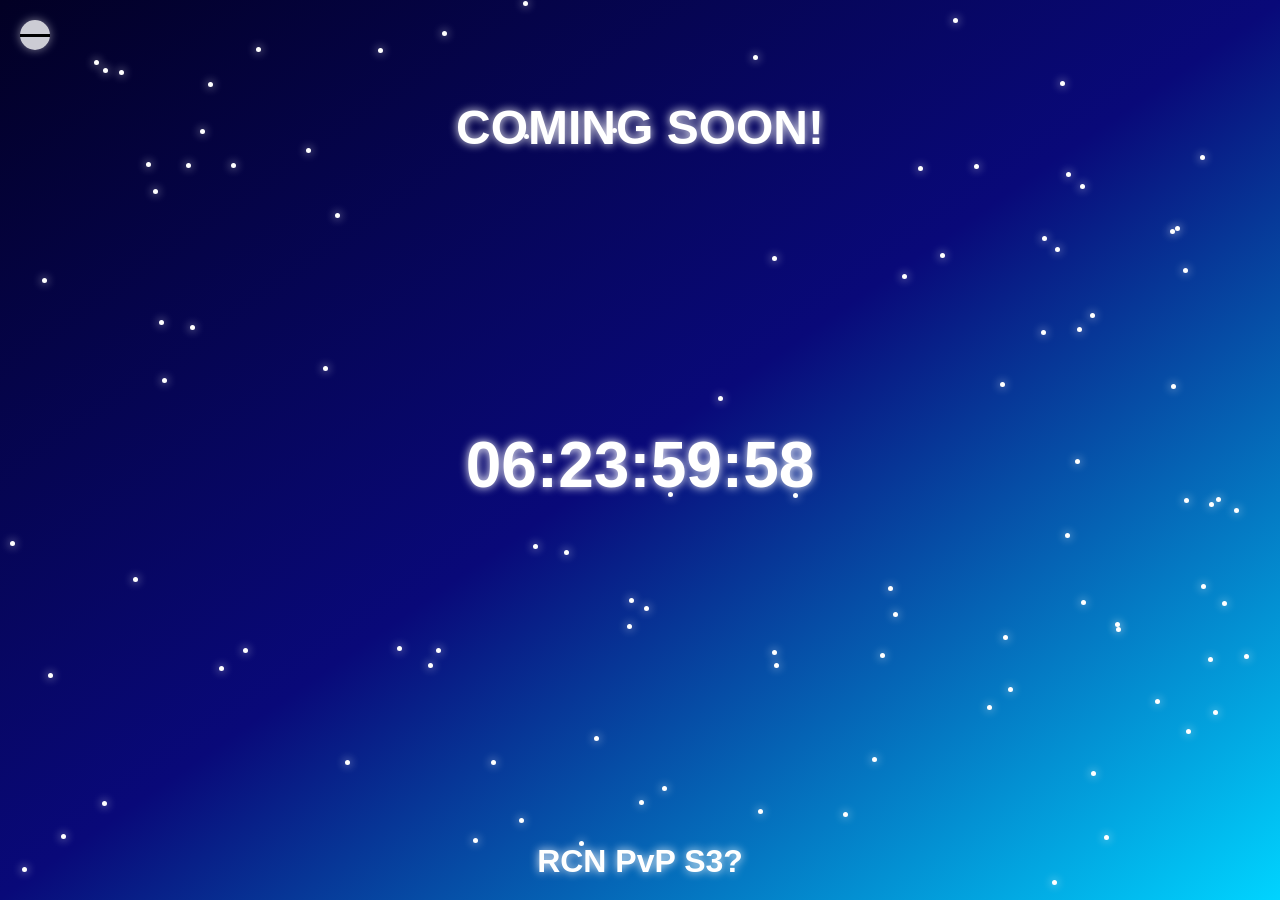
==== index.html @ f4bfc086 "Add files via upload" ====
<!DOCTYPE html>
<html lang="en">
<head>
    <meta charset="UTF-8">
    <meta name="viewport" content="width=device-width, initial-scale=1.0">
    <title>Space Background with Countdown</title>
    <link rel="stylesheet" href="styles.css">
</head>
<body>
    <div class="space" id="background"></div>
    <div class="title">COMING SOON!</div>
    <div class="timer" id="timer"></div>
    <div class="bottom-title">RCN PvP S3?</div>
    <div class="settings" onclick="toggleMenu()">
        <div></div>
        <div></div>
        <div></div>
    </div>
    <div class="menu" id="menu">
        <div onclick="setTheme('blue')">Blue</div>
        <div onclick="setTheme('red')">Red</div>
        <div onclick="setTheme('green')">Green</div>
        <div onclick="setTheme('space')">Space Background</div>
    </div>
    <script src="script.js"></script>
</body>
</html>
---- styles.css ----
body {
    margin: 0;
    height: 100vh;
    display: flex;
    justify-content: center;
    align-items: center;
    background: black;
    overflow: hidden;
    flex-direction: column;
    color: white;
    font-family: 'Segoe UI', Tahoma, Geneva, Verdana, sans-serif;
}

.space {
    position: absolute;
    width: 100%;
    height: 100%;
    background: linear-gradient(145deg, #020024, #090979, #00d4ff);
    overflow: hidden;
}

.dot, .comet {
    position: absolute;
    border-radius: 50%;
    background: white;
    box-shadow: 0 0 10px white;
}

.dot {
    width: 5px;
    height: 5px;
    animation: float 10s infinite;
}

.comet {
    width: 10px;
    height: 10px;
    animation: fly 12s infinite linear;
}

@keyframes float {
    0% { transform: translateY(0); }
    100% { transform: translateY(-100vh); }
}

@keyframes fly {
    0% { transform: translate(0, 0); }
    100% { transform: translate(100vw, 100vh); }
}

.title {
    position: absolute;
    top: 100px;
    font-size: 3em;
    font-weight: bold;
    text-shadow: 0 0 10px #fff;
}

.timer {
    position: absolute;
    top: 50%;
    transform: translateY(-30%);
    font-size: 4em;
    font-weight: bold;
    text-shadow: 0 0 10px #fff;
}

.bottom-title {
    position: absolute;
    bottom: 20px;
    font-size: 2em;
    font-weight: bold;
    text-shadow: 0 0 10px #fff;
}

.settings {
    position: absolute;
    top: 20px;
    left: 20px;
    width: 30px;
    height: 30px;
    background: rgba(255, 255, 255, 0.8);
    border-radius: 50%;
    cursor: pointer;
    display: flex;
    justify-content: center;
    align-items: center;
    box-shadow: 0 0 10px rgba(255, 255, 255, 0.5);
}

.settings div {
    width: 20px;
    height: 3px;
    background: black;
    margin: 2px 0;
}

.menu {
    display: none;
    position: absolute;
    top: 60px;
    left: 20px;
    background: white;
    color: black;
    border: 1px solid #ccc;
    border-radius: 5px;
    overflow: hidden;
    box-shadow: 0 0 10px rgba(0, 0, 0, 0.2);
}

.menu div {
    padding: 10px;
    cursor: pointer;
    transition: background 0.3s;
}

.menu div:hover {
    background: #eee;
}
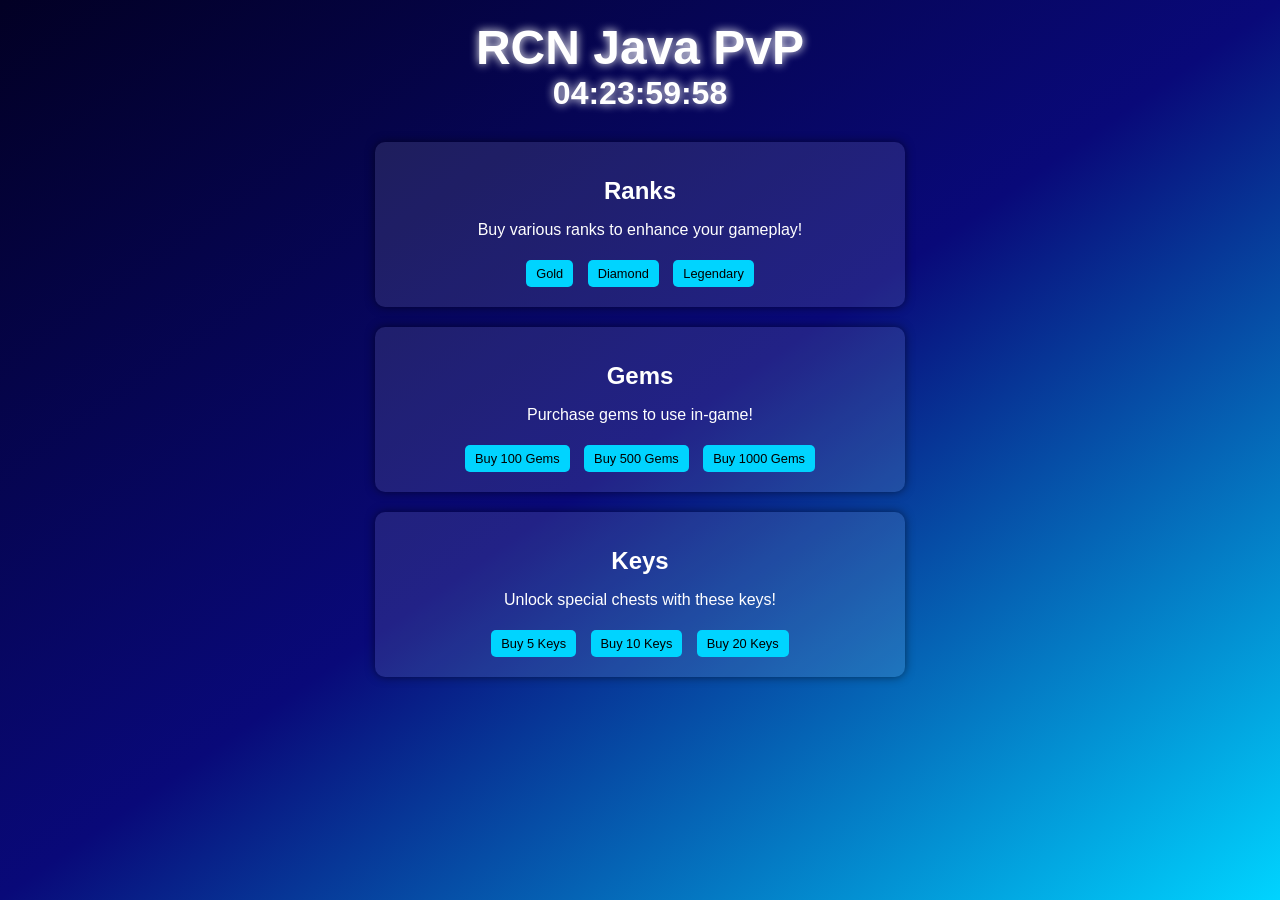
==== commit c2dbf632: "Add files via upload" ====
--- a/index.html
+++ b/index.html
@@ -3,25 +3,38 @@
 <head>
     <meta charset="UTF-8">
     <meta name="viewport" content="width=device-width, initial-scale=1.0">
-    <title>Space Background with Countdown</title>
+    <title>RCN Java PvP</title>
     <link rel="stylesheet" href="styles.css">
 </head>
 <body>
     <div class="space" id="background"></div>
-    <div class="title">COMING SOON!</div>
+    <div class="title">RCN Java PvP</div>
     <div class="timer" id="timer"></div>
-    <div class="bottom-title">RCN PvP S3?</div>
-    <div class="settings" onclick="toggleMenu()">
-        <div></div>
-        <div></div>
-        <div></div>
+
+    <div id="ranks" class="section">
+        <h2>Ranks</h2>
+        <p>Buy various ranks to enhance your gameplay!</p>
+        <button class="buy-button">Gold</button>
+        <button class="buy-button">Diamond</button>
+        <button class="buy-button">Legendary</button>
     </div>
-    <div class="menu" id="menu">
-        <div onclick="setTheme('blue')">Blue</div>
-        <div onclick="setTheme('red')">Red</div>
-        <div onclick="setTheme('green')">Green</div>
-        <div onclick="setTheme('space')">Space Background</div>
+
+    <div id="gems" class="section">
+        <h2>Gems</h2>
+        <p>Purchase gems to use in-game!</p>
+        <button class="buy-button">Buy 100 Gems</button>
+        <button class="buy-button">Buy 500 Gems</button>
+        <button class="buy-button">Buy 1000 Gems</button>
     </div>
+
+    <div id="keys" class="section">
+        <h2>Keys</h2>
+        <p>Unlock special chests with these keys!</p>
+        <button class="buy-button">Buy 5 Keys</button>
+        <button class="buy-button">Buy 10 Keys</button>
+        <button class="buy-button">Buy 20 Keys</button>
+    </div>
+
     <script src="script.js"></script>
 </body>
 </html>
--- a/styles.css
+++ b/styles.css
@@ -2,13 +2,12 @@
     margin: 0;
     height: 100vh;
     display: flex;
-    justify-content: center;
+    flex-direction: column;
     align-items: center;
     background: black;
-    overflow: hidden;
-    flex-direction: column;
     color: white;
     font-family: 'Segoe UI', Tahoma, Geneva, Verdana, sans-serif;
+    overflow-y: auto; /* Allow vertical scrolling */
 }
 
 .space {
@@ -16,104 +15,50 @@
     width: 100%;
     height: 100%;
     background: linear-gradient(145deg, #020024, #090979, #00d4ff);
-    overflow: hidden;
-}
-
-.dot, .comet {
-    position: absolute;
-    border-radius: 50%;
-    background: white;
-    box-shadow: 0 0 10px white;
-}
-
-.dot {
-    width: 5px;
-    height: 5px;
-    animation: float 10s infinite;
-}
-
-.comet {
-    width: 10px;
-    height: 10px;
-    animation: fly 12s infinite linear;
-}
-
-@keyframes float {
-    0% { transform: translateY(0); }
-    100% { transform: translateY(-100vh); }
-}
-
-@keyframes fly {
-    0% { transform: translate(0, 0); }
-    100% { transform: translate(100vw, 100vh); }
+    z-index: -1;
 }
 
 .title {
-    position: absolute;
-    top: 100px;
+    margin-top: 20px;
     font-size: 3em;
     font-weight: bold;
     text-shadow: 0 0 10px #fff;
+    text-align: center; /* Center the title */
 }
 
 .timer {
-    position: absolute;
-    top: 50%;
-    transform: translateY(-30%);
-    font-size: 4em;
-    font-weight: bold;
-    text-shadow: 0 0 10px #fff;
-}
-
-.bottom-title {
-    position: absolute;
-    bottom: 20px;
     font-size: 2em;
     font-weight: bold;
     text-shadow: 0 0 10px #fff;
+    margin-bottom: 20px; /* Space between title and timer */
 }
 
-.settings {
-    position: absolute;
-    top: 20px;
-    left: 20px;
-    width: 30px;
-    height: 30px;
-    background: rgba(255, 255, 255, 0.8);
-    border-radius: 50%;
-    cursor: pointer;
-    display: flex;
-    justify-content: center;
-    align-items: center;
-    box-shadow: 0 0 10px rgba(255, 255, 255, 0.5);
+.section {
+    padding: 15px; /* Further reduced padding */
+    margin: 10px; /* Further reduced margin */
+    text-align: center;
+    background: rgba(255, 255, 255, 0.1);
+    border-radius: 10px;
+    width: 60%; /* Reduced width */
+    max-width: 500px; /* Adjusted maximum width */
+    box-shadow: 0 0 10px rgba(0, 0, 0, 0.5); /* Shadow for separation */
 }
 
-.settings div {
-    width: 20px;
-    height: 3px;
-    background: black;
-    margin: 2px 0;
+h2 {
+    margin-bottom: 10px; /* Reduced margin */
 }
 
-.menu {
-    display: none;
-    position: absolute;
-    top: 60px;
-    left: 20px;
-    background: white;
-    color: black;
-    border: 1px solid #ccc;
+.buy-button {
+    margin: 5px; /* Adjusted margin */
+    padding: 6px 10px; /* Further reduced padding */
+    font-size: 0.8em; /* Slightly smaller font size */
+    background: #00d4ff;
+    border: none;
     border-radius: 5px;
-    overflow: hidden;
-    box-shadow: 0 0 10px rgba(0, 0, 0, 0.2);
-}
-
-.menu div {
-    padding: 10px;
     cursor: pointer;
     transition: background 0.3s;
 }
 
-.menu div:hover {
-    background: #eee;
+.buy-button:hover {
+    background: #0099cc;
 }
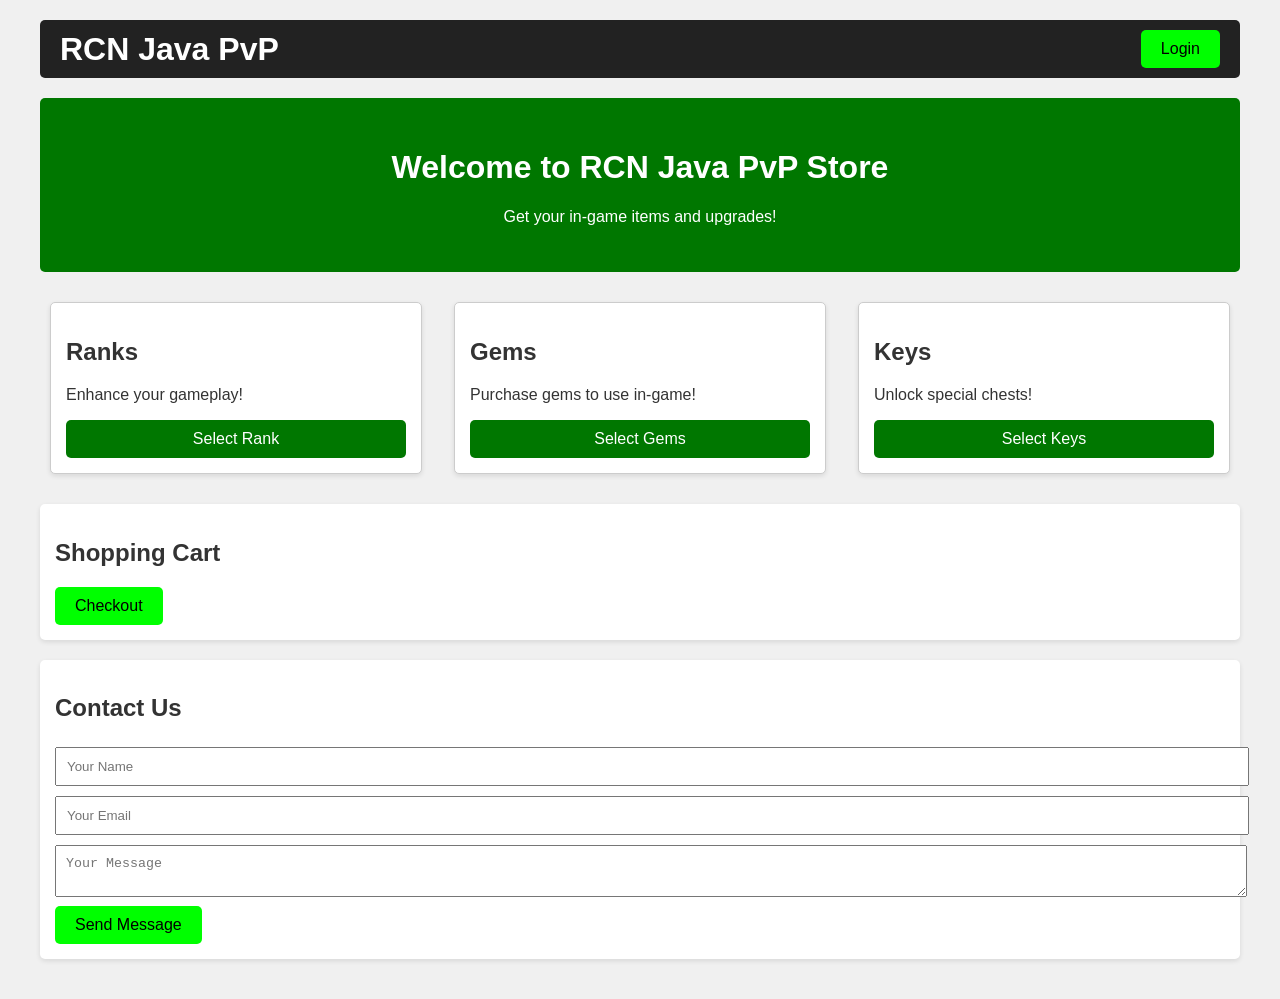
==== commit 97b7c22a: "Add files via upload" ====
--- a/index.html
+++ b/index.html
@@ -3,36 +3,88 @@
 <head>
     <meta charset="UTF-8">
     <meta name="viewport" content="width=device-width, initial-scale=1.0">
-    <title>RCN Java PvP</title>
+    <title>RCN Java PvP Store</title>
     <link rel="stylesheet" href="styles.css">
 </head>
 <body>
-    <div class="space" id="background"></div>
-    <div class="title">RCN Java PvP</div>
-    <div class="timer" id="timer"></div>
+    <div class="container">
+        <header>
+            <div class="logo">RCN Java PvP</div>
+            <button id="loginBtn" class="btn">Login</button>
+        </header>
 
-    <div id="ranks" class="section">
-        <h2>Ranks</h2>
-        <p>Buy various ranks to enhance your gameplay!</p>
-        <button class="buy-button">Gold</button>
-        <button class="buy-button">Diamond</button>
-        <button class="buy-button">Legendary</button>
-    </div>
+        <div class="banner">
+            <h1>Welcome to RCN Java PvP Store</h1>
+            <p>Get your in-game items and upgrades!</p>
+        </div>
 
-    <div id="gems" class="section">
-        <h2>Gems</h2>
-        <p>Purchase gems to use in-game!</p>
-        <button class="buy-button">Buy 100 Gems</button>
-        <button class="buy-button">Buy 500 Gems</button>
-        <button class="buy-button">Buy 1000 Gems</button>
-    </div>
+        <div class="product-section">
+            <div class="product" id="ranks">
+                <h2>Ranks</h2>
+                <p>Enhance your gameplay!</p>
+                <button class="dropdown-btn">Select Rank</button>
+                <div class="dropdown-content">
+                    <button class="buy-button">Gold</button>
+                    <button class="buy-button">Diamond</button>
+                    <button class="buy-button">Legendary</button>
+                </div>
+            </div>
 
-    <div id="keys" class="section">
-        <h2>Keys</h2>
-        <p>Unlock special chests with these keys!</p>
-        <button class="buy-button">Buy 5 Keys</button>
-        <button class="buy-button">Buy 10 Keys</button>
-        <button class="buy-button">Buy 20 Keys</button>
+            <div class="product" id="gems">
+                <h2>Gems</h2>
+                <p>Purchase gems to use in-game!</p>
+                <button class="dropdown-btn">Select Gems</button>
+                <div class="dropdown-content">
+                    <button class="buy-button">Buy 100 Gems</button>
+                    <button class="buy-button">Buy 500 Gems</button>
+                    <button class="buy-button">Buy 1000 Gems</button>
+                </div>
+            </div>
+
+            <div class="product" id="keys">
+                <h2>Keys</h2>
+                <p>Unlock special chests!</p>
+                <button class="dropdown-btn">Select Keys</button>
+                <div class="dropdown-content">
+                    <button class="buy-button">Buy 5 Keys</button>
+                    <button class="buy-button">Buy 10 Keys</button>
+                    <button class="buy-button">Buy 20 Keys</button>
+                </div>
+            </div>
+        </div>
+
+        <div class="cart">
+            <h2>Shopping Cart</h2>
+            <ul id="cartItems"></ul>
+            <button id="checkoutBtn" class="btn">Checkout</button>
+        </div>
+
+        <!-- Login Modal -->
+        <div id="loginModal" class="modal">
+            <div class="modal-content">
+                <span class="close">&times;</span>
+                <h2 id="modalTitle">Login</h2>
+                <form id="authForm">
+                    <input type="text" id="username" placeholder="Minecraft Username" required>
+                    <input type="password" id="password" placeholder="Password" required>
+                    <button type="submit" class="btn">Login</button>
+                </form>
+                <p id="toggleAuth">Don't have an account? <span id="toggleLink">Register</span></p>
+                <div id="loginMessage"></div>
+            </div>
+        </div>
+
+        <!-- Contact Form -->
+        <div class="contact-form">
+            <h2>Contact Us</h2>
+            <form id="contactForm" action="contact.php" method="post">
+                <input type="text" id="contactName" name="name" placeholder="Your Name" required>
+                <input type="email" id="contactEmail" name="email" placeholder="Your Email" required>
+                <textarea id="contactMessage" name="message" placeholder="Your Message" required></textarea>
+                <button type="submit" class="btn">Send Message</button>
+            </form>
+            <div id="contactMessage" class="success-message"></div>
+        </div>
     </div>
 
     <script src="script.js"></script>
--- a/styles.css
+++ b/styles.css
@@ -1,64 +1,173 @@
 body {
     margin: 0;
-    height: 100vh;
-    display: flex;
-    flex-direction: column;
-    align-items: center;
-    background: black;
-    color: white;
-    font-family: 'Segoe UI', Tahoma, Geneva, Verdana, sans-serif;
-    overflow-y: auto; /* Allow vertical scrolling */
+    font-family: 'Arial', sans-serif;
+    background-color: #f0f0f0;
+    color: #333;
 }
 
-.space {
-    position: absolute;
-    width: 100%;
-    height: 100%;
-    background: linear-gradient(145deg, #020024, #090979, #00d4ff);
-    z-index: -1;
+.container {
+    max-width: 1200px;
+    margin: auto;
+    padding: 20px;
 }
 
-.title {
-    margin-top: 20px;
-    font-size: 3em;
-    font-weight: bold;
-    text-shadow: 0 0 10px #fff;
-    text-align: center; /* Center the title */
+header {
+    display: flex;
+    justify-content: space-between;
+    align-items: center;
+    background-color: #222;
+    padding: 10px 20px;
+    color: #fff;
+    border-radius: 5px;
 }
 
-.timer {
+.logo {
     font-size: 2em;
     font-weight: bold;
-    text-shadow: 0 0 10px #fff;
-    margin-bottom: 20px; /* Space between title and timer */
 }
 
-.section {
-    padding: 15px; /* Further reduced padding */
-    margin: 10px; /* Further reduced margin */
+.btn {
+    background: #00ff00;
+    border: none;
+    border-radius: 5px;
+    padding: 10px 20px;
+    font-size: 1em;
+    cursor: pointer;
+    transition: background 0.3s, transform 0.2s;
+}
+
+.btn:hover {
+    background: #009900;
+    transform: translateY(-2px);
+}
+
+.banner {
     text-align: center;
-    background: rgba(255, 255, 255, 0.1);
-    border-radius: 10px;
-    width: 60%; /* Reduced width */
-    max-width: 500px; /* Adjusted maximum width */
-    box-shadow: 0 0 10px rgba(0, 0, 0, 0.5); /* Shadow for separation */
+    background: #007700;
+    color: white;
+    padding: 30px;
+    margin: 20px 0;
+    border-radius: 5px;
+}
+
+.product-section {
+    display: flex;
+    justify-content: space-between;
+    flex-wrap: wrap;
+}
+
+.product {
+    background: white;
+    border: 1px solid #ccc;
+    border-radius: 5px;
+    box-shadow: 0 2px 5px rgba(0, 0, 0, 0.1);
+    margin: 10px;
+    padding: 15px;
+    width: calc(30% - 20px);
+    position: relative;
+    transition: transform 0.3s;
+}
+
+.product:hover {
+    transform: translateY(-5px);
 }
 
 h2 {
-    margin-bottom: 10px; /* Reduced margin */
+    font-size: 1.5em;
 }
 
-.buy-button {
-    margin: 5px; /* Adjusted margin */
-    padding: 6px 10px; /* Further reduced padding */
-    font-size: 0.8em; /* Slightly smaller font size */
-    background: #00d4ff;
+.dropdown-btn {
+    background: #007700;
+    color: #fff;
     border: none;
     border-radius: 5px;
-    cursor: pointer;
-    transition: background 0.3s;
+    padding: 10px;
+    font-size: 1em;
+    width: 100%;
 }
 
-.buy-button:hover {
-    background: #0099cc;
+.dropdown-content {
+    display: none;
+    position: absolute;
+    background-color: rgba(0, 0, 0, 0.8);
+    min-width: 160px;
+    z-index: 1;
+    margin-top: 5px;
+    border-radius: 5px;
 }
+
+.dropdown-content .buy-button {
+    width: 100%;
+}
+
+.show {
+    display: block;
+}
+
+.cart {
+    background: #fff;
+    padding: 15px;
+    margin: 20px 0;
+    border-radius: 5px;
+    box-shadow: 0 2px 5px rgba(0, 0, 0, 0.1);
+}
+
+.contact-form {
+    background: #fff;
+    padding: 15px;
+    border-radius: 5px;
+    box-shadow: 0 2px 5px rgba(0, 0, 0, 0.1);
+    margin: 20px 0;
+}
+
+.contact-form input, .contact-form textarea {
+    width: 100%;
+    padding: 10px;
+    margin: 5px 0;
+}
+
+.modal {
+    display: none;
+    position: fixed;
+    z-index: 1000;
+    left: 0;
+    top: 0;
+    width: 100%;
+    height: 100%;
+    overflow: auto;
+    background-color: rgba(0, 0, 0, 0.8);
+}
+
+.modal-content {
+    background-color: #fefefe;
+    margin: 15% auto;
+    padding: 20px;
+    border: 1px solid #888;
+    width: 80%;
+    max-width: 400px;
+    border-radius: 10px;
+}
+
+.close {
+    color: #aaa;
+    float: right;
+    font-size: 28px;
+    font-weight: bold;
+}
+
+.close:hover,
+.close:focus {
+    color: #000;
+    text-decoration: none;
+    cursor: pointer;
+}
+
+@media (max-width: 768px) {
+    .product-section {
+        flex-direction: column; /* Stack products vertically */
+    }
+
+    .product {
+        width: 100%; /* Full width on smaller screens */
+    }
+}
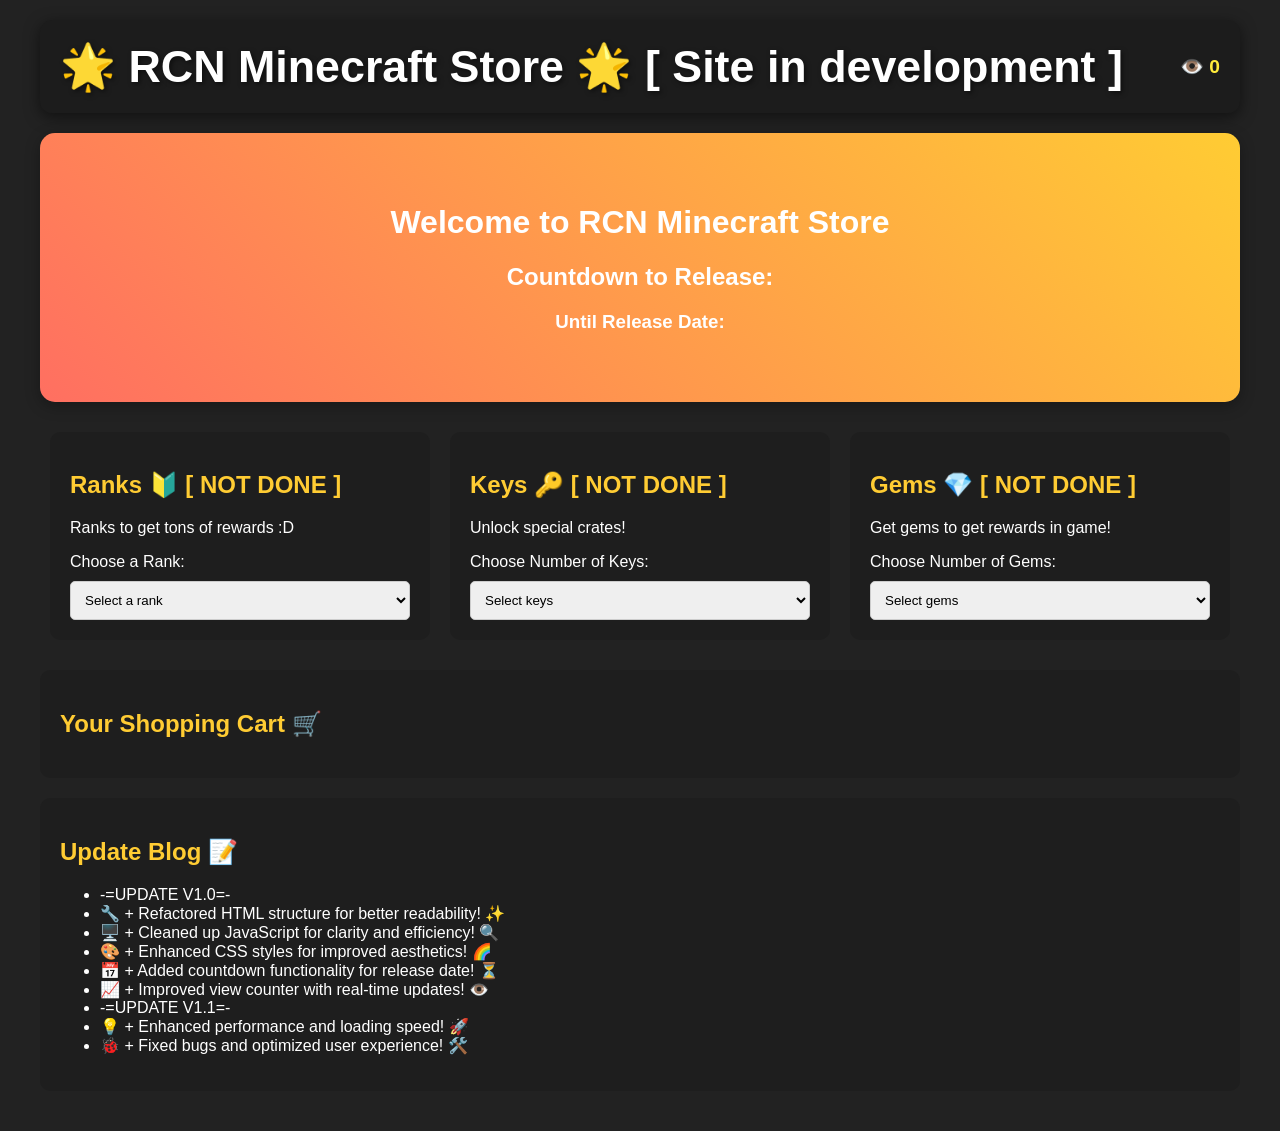
==== commit ad8c8499: "Add files via upload" ====
--- a/index.html
+++ b/index.html
@@ -3,90 +3,119 @@
 <head>
     <meta charset="UTF-8">
     <meta name="viewport" content="width=device-width, initial-scale=1.0">
-    <title>RCN Java PvP Store</title>
+    <title>RCN Minecraft Store</title>
     <link rel="stylesheet" href="styles.css">
 </head>
 <body>
     <div class="container">
         <header>
-            <div class="logo">RCN Java PvP</div>
-            <button id="loginBtn" class="btn">Login</button>
+            <div class="logo">🌟 RCN Minecraft Store 🌟 [ Site in development ]</div>
+            <div id="viewCounter">👁️ <span id="views">0</span></div>
         </header>
 
         <div class="banner">
-            <h1>Welcome to RCN Java PvP Store</h1>
-            <p>Get your in-game items and upgrades!</p>
+            <h1>Welcome to RCN Minecraft Store</h1>
+            <h2 class="release-title">Countdown to Release:</h2>
+            <div class="countdown" id="countdownTimer"></div>
+            <h3>Until Release Date:</h3>
+            <div class="countdown" id="countdownToRelease"></div>
         </div>
 
-        <div class="product-section">
-            <div class="product" id="ranks">
-                <h2>Ranks</h2>
-                <p>Enhance your gameplay!</p>
-                <button class="dropdown-btn">Select Rank</button>
-                <div class="dropdown-content">
-                    <button class="buy-button">Gold</button>
-                    <button class="buy-button">Diamond</button>
-                    <button class="buy-button">Legendary</button>
-                </div>
+        <div class="sections-container">
+            <div class="section" id="ranks">
+                <h2>Ranks 🔰 [ NOT DONE ]</h2>
+                <p>Ranks to get tons of rewards :D</p>
+                <label for="rankDropdown">Choose a Rank:</label>
+                <select id="rankDropdown">
+                    <option value="">Select a rank</option>
+                    <option value="Gold Rank 🟡" class="gold">Gold Rank 🟡</option>
+                    <option value="Diamond Rank 🔵" class="diamond">Diamond Rank 🔵</option>
+                    <option value="Emerald Rank 💚" class="emerald">Emerald Rank 💚</option>
+                    <option value="Immortal Rank 🌟" class="immortal">Immortal Rank 🌟</option>
+                    <option value="Mystical Rank 🌌" class="mystical">Mystical Rank 🌌</option>
+                    <option value="Mythic Rank 🏆" class="mythic">Mythic Rank 🏆</option>
+                </select>
+                <div class="preview-box" id="rankPreview">You have selected: <span id="rankSelected"></span></div>
             </div>
 
-            <div class="product" id="gems">
-                <h2>Gems</h2>
-                <p>Purchase gems to use in-game!</p>
-                <button class="dropdown-btn">Select Gems</button>
-                <div class="dropdown-content">
-                    <button class="buy-button">Buy 100 Gems</button>
-                    <button class="buy-button">Buy 500 Gems</button>
-                    <button class="buy-button">Buy 1000 Gems</button>
-                </div>
+            <div class="section" id="keys">
+                <h2>Keys 🔑 [ NOT DONE ]</h2>
+                <p>Unlock special crates!</p>
+                <label for="keyDropdown">Choose Number of Keys:</label>
+                <select id="keyDropdown">
+                    <option value="">Select keys</option>
+                    <option value="Buy 5 Keys">Buy 5 Keys</option>
+                    <option value="Buy 10 Keys">Buy 10 Keys</option>
+                    <option value="Buy 20 Keys">Buy 20 Keys</option>
+                </select>
+                <div class="preview-box" id="keyPreview">You have selected: <span id="keySelected"></span></div>
             </div>
 
-            <div class="product" id="keys">
-                <h2>Keys</h2>
-                <p>Unlock special chests!</p>
-                <button class="dropdown-btn">Select Keys</button>
-                <div class="dropdown-content">
-                    <button class="buy-button">Buy 5 Keys</button>
-                    <button class="buy-button">Buy 10 Keys</button>
-                    <button class="buy-button">Buy 20 Keys</button>
-                </div>
+            <div class="section" id="gems">
+                <h2>Gems 💎 [ NOT DONE ]</h2>
+                <p>Get gems to get rewards in game!</p>
+                <label for="gemDropdown">Choose Number of Gems:</label>
+                <select id="gemDropdown">
+                    <option value="">Select gems</option>
+                    <option value="Buy 100 Gems">Buy 100 Gems</option>
+                    <option value="Buy 500 Gems">Buy 500 Gems</option>
+                    <option value="Buy 1000 Gems">Buy 1000 Gems</option>
+                </select>
+                <div class="preview-box" id="gemPreview">You have selected: <span id="gemSelected"></span></div>
             </div>
         </div>
 
         <div class="cart">
-            <h2>Shopping Cart</h2>
+            <h2>Your Shopping Cart 🛒</h2>
             <ul id="cartItems"></ul>
-            <button id="checkoutBtn" class="btn">Checkout</button>
         </div>
 
-        <!-- Login Modal -->
-        <div id="loginModal" class="modal">
-            <div class="modal-content">
-                <span class="close">&times;</span>
-                <h2 id="modalTitle">Login</h2>
-                <form id="authForm">
-                    <input type="text" id="username" placeholder="Minecraft Username" required>
-                    <input type="password" id="password" placeholder="Password" required>
-                    <button type="submit" class="btn">Login</button>
-                </form>
-                <p id="toggleAuth">Don't have an account? <span id="toggleLink">Register</span></p>
-                <div id="loginMessage"></div>
-            </div>
-        </div>
-
-        <!-- Contact Form -->
-        <div class="contact-form">
-            <h2>Contact Us</h2>
-            <form id="contactForm" action="contact.php" method="post">
-                <input type="text" id="contactName" name="name" placeholder="Your Name" required>
-                <input type="email" id="contactEmail" name="email" placeholder="Your Email" required>
-                <textarea id="contactMessage" name="message" placeholder="Your Message" required></textarea>
-                <button type="submit" class="btn">Send Message</button>
-            </form>
-            <div id="contactMessage" class="success-message"></div>
+        <div class="blog">
+            <h2>Update Blog 📝</h2>
+            <ul id="updateList">
+                <li>-=UPDATE V1.0=-</li>
+                <li>🔧 + Refactored HTML structure for better readability! ✨</li>
+                <li>🖥️ + Cleaned up JavaScript for clarity and efficiency! 🔍</li>
+                <li>🎨 + Enhanced CSS styles for improved aesthetics! 🌈</li>
+                <li>📅 + Added countdown functionality for release date! ⏳</li>
+                <li>📈 + Improved view counter with real-time updates! 👁️</li>
+                <li>-=UPDATE V1.1=-</li>
+                <li>💡 + Enhanced performance and loading speed! 🚀</li>
+                <li>🐞 + Fixed bugs and optimized user experience! 🛠️</li>
+            </ul>
         </div>
     </div>
+    <script src="script.js"></script>
+    <script>
+        // JavaScript to handle dropdown selection and preview
+        document.addEventListener('DOMContentLoaded', function() {
+            const rankDropdown = document.getElementById('rankDropdown');
+            const keyDropdown = document.getElementById('keyDropdown');
+            const gemDropdown = document.getElementById('gemDropdown');
 
-    <script src="script.js"></script>
+            const rankPreview = document.getElementById('rankPreview');
+            const keyPreview = document.getElementById('keyPreview');
+            const gemPreview = document.getElementById('gemPreview');
+
+            const rankSelected = document.getElementById('rankSelected');
+            const keySelected = document.getElementById('keySelected');
+            const gemSelected = document.getElementById('gemSelected');
+
+            rankDropdown.addEventListener('change', function() {
+                rankSelected.textContent = rankDropdown.value;
+                rankPreview.classList.add('active');
+            });
+
+            keyDropdown.addEventListener('change', function() {
+                keySelected.textContent = keyDropdown.value;
+                keyPreview.classList.add('active');
+            });
+
+            gemDropdown.addEventListener('change', function() {
+                gemSelected.textContent = gemDropdown.value;
+                gemPreview.classList.add('active');
+            });
+        });
+    </script>
 </body>
-</html>
+</html>
--- a/styles.css
+++ b/styles.css
@@ -1,8 +1,9 @@
+/* Base styles */
 body {
     margin: 0;
     font-family: 'Arial', sans-serif;
-    background-color: #f0f0f0;
-    color: #333;
+    background-color: #222;
+    color: #ffffff;
 }
 
 .container {
@@ -11,163 +12,121 @@
     padding: 20px;
 }
 
+/* Header */
 header {
     display: flex;
     justify-content: space-between;
     align-items: center;
-    background-color: #222;
-    padding: 10px 20px;
-    color: #fff;
-    border-radius: 5px;
+    background-color: #1c1c1c;
+    padding: 20px;
+    color: #ffffff;
+    border-radius: 12px;
+    box-shadow: 0 4px 15px rgba(0, 0, 0, 0.5);
 }
 
 .logo {
+    font-size: 2.8em;
+    font-weight: bold;
+    text-shadow: 2px 2px 5px rgba(0, 0, 0, 0.5);
+}
+
+/* View Counter */
+#viewCounter {
+    font-size: 1.2em;
+    color: #ffeb3b;
+    font-weight: bold;
+}
+
+/* Banner */
+.banner {
+    text-align: center;
+    background: linear-gradient(45deg, #ff6f61, #ffcc33);
+    color: #ffffff;
+    padding: 50px;
+    margin: 20px 0;
+    border-radius: 15px;
+    box-shadow: 0 4px 15px rgba(0, 0, 0, 0.3);
+}
+
+.countdown {
     font-size: 2em;
     font-weight: bold;
 }
 
-.btn {
-    background: #00ff00;
-    border: none;
-    border-radius: 5px;
-    padding: 10px 20px;
-    font-size: 1em;
-    cursor: pointer;
-    transition: background 0.3s, transform 0.2s;
+/* Sections */
+.sections-container {
+    display: flex;
+    justify-content: space-between;
 }
 
-.btn:hover {
-    background: #009900;
-    transform: translateY(-2px);
+.section {
+    background-color: #1e1e1e;
+    border-radius: 10px;
+    padding: 20px;
+    margin: 10px;
+    flex: 1;
 }
 
-.banner {
-    text-align: center;
-    background: #007700;
-    color: white;
-    padding: 30px;
-    margin: 20px 0;
-    border-radius: 5px;
+/* Header for sections */
+.section h2 {
+    color: #ffcc33;
 }
 
-.product-section {
-    display: flex;
-    justify-content: space-between;
-    flex-wrap: wrap;
+/* Dropdown Styles */
+select {
+    width: 100%;
+    padding: 10px;
+    border: 1px solid #ccc;
+    border-radius: 5px;
+    margin-top: 10px;
+    transition: border-color 0.3s;
 }
 
-.product {
-    background: white;
-    border: 1px solid #ccc;
-    border-radius: 5px;
-    box-shadow: 0 2px 5px rgba(0, 0, 0, 0.1);
-    margin: 10px;
-    padding: 15px;
-    width: calc(30% - 20px);
-    position: relative;
-    transition: transform 0.3s;
+select:hover {
+    border-color: #66afe9; /* Light blue on hover */
 }
 
-.product:hover {
-    transform: translateY(-5px);
+/* Preview Box Styles */
+.preview-box {
+    border: 2px solid transparent; /* Initial border color */
+    border-radius: 5px;
+    padding: 10px;
+    margin-top: 10px;
+    display: none; /* Initially hidden */
+    transition: background-color 0.3s, border-color 0.3s;
 }
 
-h2 {
-    font-size: 1.5em;
+.preview-box.active {
+    display: block;
+    background-color: #f9f9f9; /* Light background for active box */
+    border-color: orange; /* Orange border for active box */
 }
 
-.dropdown-btn {
-    background: #007700;
-    color: #fff;
-    border: none;
-    border-radius: 5px;
-    padding: 10px;
-    font-size: 1em;
-    width: 100%;
+/* Add hover effect for the preview boxes */
+.preview-box:hover {
+    box-shadow: 0 0 10px rgba(255, 165, 0, 0.5); /* Orange shadow effect */
 }
 
-.dropdown-content {
-    display: none;
-    position: absolute;
-    background-color: rgba(0, 0, 0, 0.8);
-    min-width: 160px;
-    z-index: 1;
-    margin-top: 5px;
-    border-radius: 5px;
-}
-
-.dropdown-content .buy-button {
-    width: 100%;
-}
-
-.show {
-    display: block;
-}
-
+/* Cart Section */
 .cart {
-    background: #fff;
-    padding: 15px;
-    margin: 20px 0;
-    border-radius: 5px;
-    box-shadow: 0 2px 5px rgba(0, 0, 0, 0.1);
-}
-
-.contact-form {
-    background: #fff;
-    padding: 15px;
-    border-radius: 5px;
-    box-shadow: 0 2px 5px rgba(0, 0, 0, 0.1);
+    background-color: #1e1e1e;
+    border-radius: 10px;
+    padding: 20px;
     margin: 20px 0;
 }
 
-.contact-form input, .contact-form textarea {
-    width: 100%;
-    padding: 10px;
-    margin: 5px 0;
+.cart h2 {
+    color: #ffcc33;
 }
 
-.modal {
-    display: none;
-    position: fixed;
-    z-index: 1000;
-    left: 0;
-    top: 0;
-    width: 100%;
-    height: 100%;
-    overflow: auto;
-    background-color: rgba(0, 0, 0, 0.8);
+/* Blog Section */
+.blog {
+    background-color: #1e1e1e;
+    border-radius: 10px;
+    padding: 20px;
+    margin: 20px 0;
 }
 
-.modal-content {
-    background-color: #fefefe;
-    margin: 15% auto;
-    padding: 20px;
-    border: 1px solid #888;
-    width: 80%;
-    max-width: 400px;
-    border-radius: 10px;
-}
-
-.close {
-    color: #aaa;
-    float: right;
-    font-size: 28px;
-    font-weight: bold;
-}
-
-.close:hover,
-.close:focus {
-    color: #000;
-    text-decoration: none;
-    cursor: pointer;
-}
-
-@media (max-width: 768px) {
-    .product-section {
-        flex-direction: column; /* Stack products vertically */
-    }
-
-    .product {
-        width: 100%; /* Full width on smaller screens */
-    }
-}
+.blog h2 {
+    color: #ffcc33;
+}
